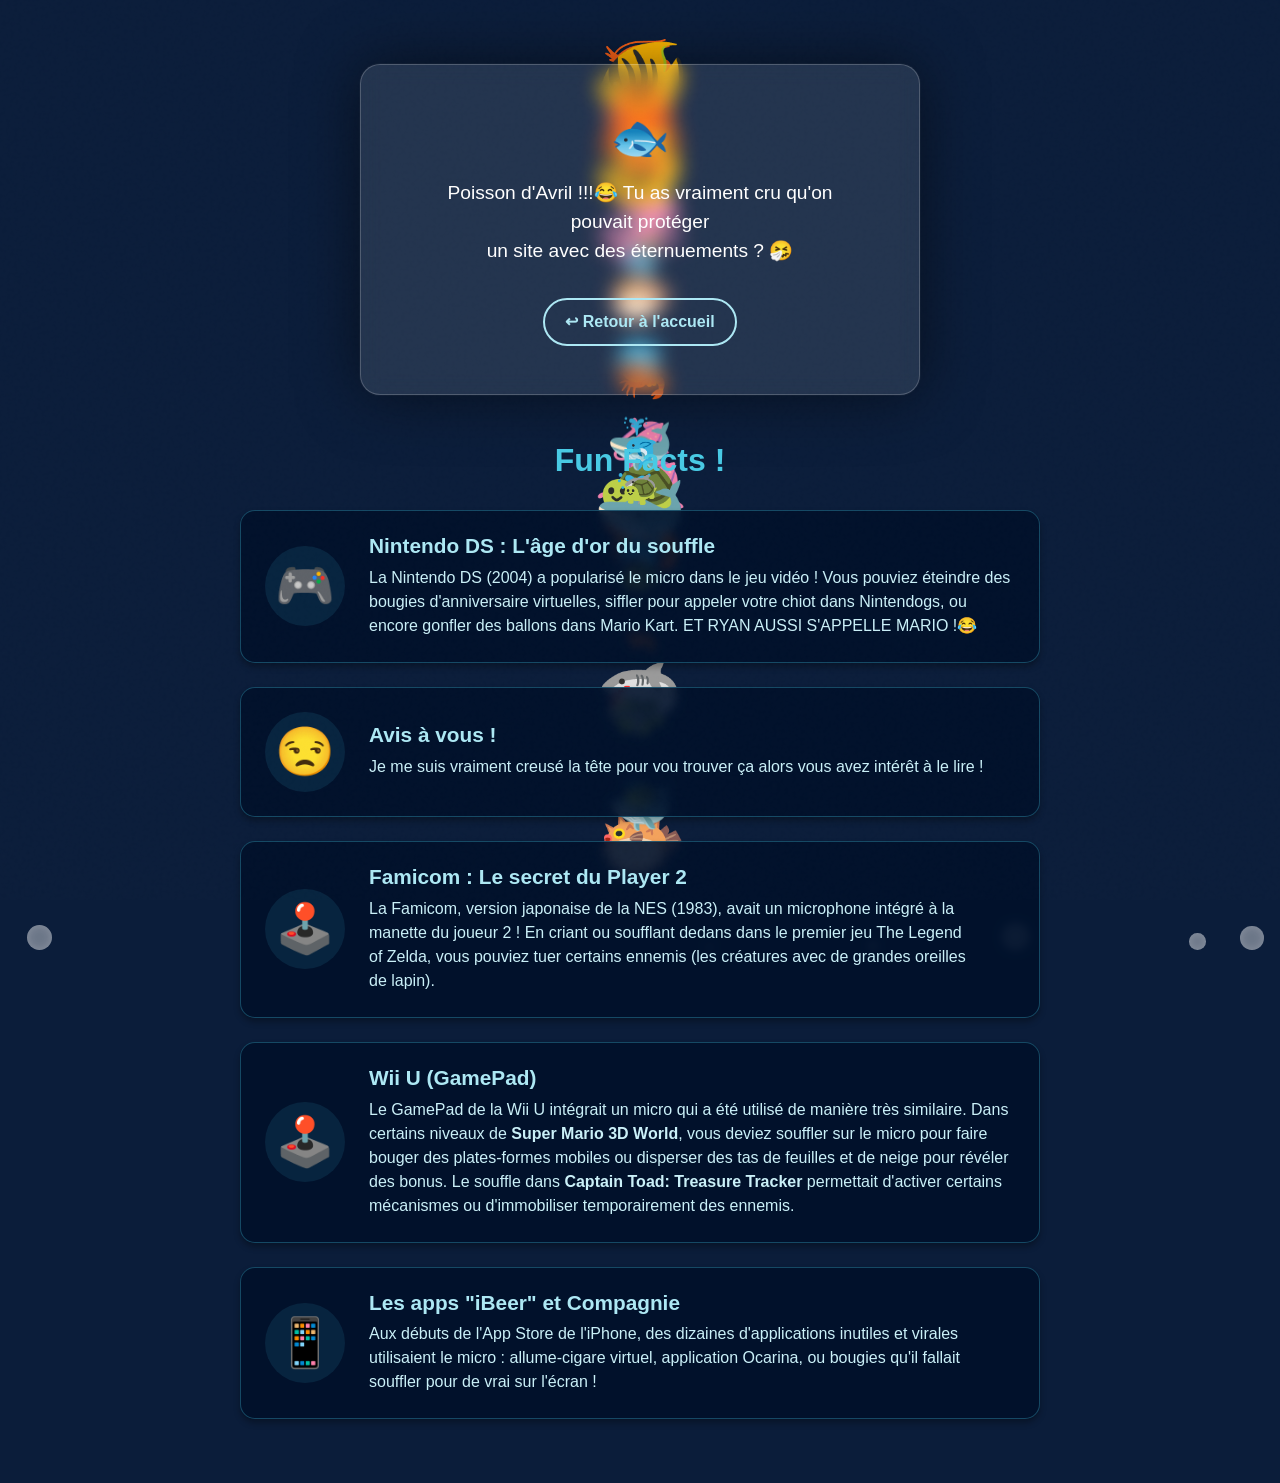
==== poisson.html @ c8da9af8 "Add files via upload" ====
<!doctype html>
<html lang="fr">
  <head>
    <meta charset="UTF-8" />
    <meta
      name="viewport"
      content="width=device-width, initial-scale=1.0" />
    <title>Poisson d'Avril ! 🐟</title>
    <link
      rel="stylesheet"
      href="reset.css" />
    <link
      rel="stylesheet"
      href="styles.css" />
    <style>
      body {
        background-color: #0b1d3a;
        color: white;
        overflow-x: hidden;
        overflow-y: auto;
        display: flex;
        flex-direction: column;
        align-items: center;
        justify-content: flex-start;
        min-height: 100vh;
        margin: 0;
        padding: 4rem 1rem;
        box-sizing: border-box;
        position: relative;
        font-family: sans-serif;
      }
      .card {
        position: relative;
        z-index: 10;
        text-align: center;
        padding: 3rem;
        background: rgba(255, 255, 255, 0.1);
        backdrop-filter: blur(10px);
        border: 1px solid rgba(255, 255, 255, 0.2);
        border-radius: 20px;
        margin-bottom: 3rem;
        max-width: 600px;
      }
      h1 {
        font-size: 3rem;
        margin-bottom: 1rem;
        color: #48cae4;
        font-family: sans-serif;
      }
      p {
        font-size: 1.2rem;
        line-height: 1.5;
        font-family: sans-serif;
      }
      .back-link {
        display: inline-block;
        margin-top: 2rem;
        color: #ade8f4;
        text-decoration: none;
        font-weight: bold;
        padding: 10px 20px;
        border: 2px solid #ade8f4;
        border-radius: 30px;
        transition: 0.2s;
        font-family: sans-serif;
      }
      .back-link:hover {
        background: #ade8f4;
        color: #0b1d3a;
      }

      .fish {
        position: absolute;
        white-space: nowrap;
        animation: swim linear infinite;
        z-index: 1;
        user-select: none;
      }

      @keyframes swim {
        from {
          transform: translateX(110vw);
        }
        to {
          transform: translateX(-20vw);
        }
      }
      @keyframes swim-reverse {
        from {
          transform: translateX(-20vw) scaleX(-1);
        }
        to {
          transform: translateX(110vw) scaleX(-1);
        }
      }

      .bubble {
        position: fixed;
        bottom: -50px;
        background: rgba(255, 255, 255, 0.4);
        border-radius: 50%;
        animation: rise ease-in-out infinite;
        z-index: 2;
        box-shadow: 0 0 10px rgba(255, 255, 255, 0.2) inset;
        pointer-events: none;
      }
      @keyframes rise {
        0% {
          transform: translateY(0) translateX(0);
          opacity: 0;
        }
        10% {
          opacity: 1;
        }
        50% {
          transform: translateY(-50vh) translateX(20px);
        }
        100% {
          transform: translateY(-110vh) translateX(-20px);
          opacity: 0;
        }
      }

      .fun-facts {
        display: flex;
        flex-direction: column;
        gap: 1.5rem;
        z-index: 10;
        max-width: 800px;
        width: 100%;
        position: relative;
      }
      .fun-fact-card {
        background: rgb(1 17 43 / 90%);
        border: 1px solid rgba(72, 202, 228, 0.3);
        border-radius: 15px;
        padding: 1.5rem;
        display: flex;
        align-items: center;
        gap: 1.5rem;
        box-shadow: 0 4px 6px rgba(0, 0, 0, 0.3);
        backdrop-filter: blur(5px);
        transition: transform 0.2s;
      }
      .fun-fact-card:hover {
        /* transform: translateY(-5px); */
        border-color: rgba(72, 202, 228, 0.7);
      }
      .fun-fact-icon {
        font-size: 3rem;
        flex-shrink: 0;
        width: 80px;
        height: 80px;
        display: flex;
        align-items: center;
        justify-content: center;
        background: rgba(72, 202, 228, 0.1);
        border-radius: 50%;
      }
      .fun-fact-text {
        text-align: left;
      }
      .fun-fact-text h3 {
        margin: 0 0 0.5rem 0;
        color: #ade8f4;
        font-size: 1.3rem;
      }
      .fun-fact-text p {
        margin: 0;
        font-size: 1rem;
        color: #caf0f8;
      }

      h2.section-title {
        color: #48cae4;
        font-size: 2rem;
        margin-bottom: 2rem;
        z-index: 10;
        position: relative;
        text-align: center;
      }
    </style>
  </head>
  <body>
    <div class="card">
      <h1>🐟</h1>
      <p>
        Poisson d'Avril !!!😂
        Tu as vraiment cru qu'on pouvait protéger<br />un site avec des
        éternuements ? 🤧
      </p>
      <a
        href="index.html"
        class="back-link"
        >↩ Retour à l'accueil</a
      >
    </div>

    <h2 class="section-title">Fun Facts !</h2>
    <div class="fun-facts">
      <div class="fun-fact-card">
        <div class="fun-fact-icon">🎮</div>
        <div class="fun-fact-text">
          <h3>Nintendo DS : L'âge d'or du souffle</h3>
          <p>
            La Nintendo DS (2004) a popularisé le micro dans le jeu vidéo ! Vous
            pouviez éteindre des bougies d'anniversaire virtuelles, siffler pour
            appeler votre chiot dans Nintendogs, ou encore gonfler des ballons
            dans Mario Kart. ET RYAN AUSSI S'APPELLE MARIO !😂
          </p>
        </div>
      </div>
      <div class="fun-fact-card">
        <div class="fun-fact-icon">😒</div>
        <div class="fun-fact-text">
          <h3>Avis à vous !</h3>
          <p>
            Je me suis vraiment creusé la tête pour vou trouver ça alors vous avez intérêt à le lire !
          </p>
        </div>
      </div>
      <div class="fun-fact-card">
        <div class="fun-fact-icon">🕹️</div>
        <div class="fun-fact-text">
          <h3>Famicom : Le secret du Player 2</h3>
          <p>
            La Famicom, version japonaise de la NES (1983), avait un microphone
            intégré à la manette du joueur 2 ! En criant ou soufflant dedans
            dans le premier jeu The Legend of Zelda, vous pouviez tuer certains
            ennemis (les créatures avec de grandes oreilles de lapin).
          </p>
        </div>
      </div>
      <div class="fun-fact-card">
        <div class="fun-fact-icon">🕹️</div>
        <div class="fun-fact-text">
          <h3>Wii U (GamePad)</h3>
          <p>
            Le GamePad de la Wii U intégrait un micro qui a été utilisé de
            manière très similaire. Dans certains niveaux de
            <b>Super Mario 3D World</b>, vous deviez souffler sur le micro pour
            faire bouger des plates-formes mobiles ou disperser des tas de
            feuilles et de neige pour révéler des bonus. Le souffle dans
            <b>Captain Toad: Treasure Tracker</b> permettait d'activer certains
            mécanismes ou d'immobiliser temporairement des ennemis.
          </p>
        </div>
      </div>
      <div class="fun-fact-card">
        <div class="fun-fact-icon">📱</div>
        <div class="fun-fact-text">
          <h3>Les apps "iBeer" et Compagnie</h3>
          <p>
            Aux débuts de l'App Store de l'iPhone, des dizaines d'applications
            inutiles et virales utilisaient le micro : allume-cigare virtuel,
            application Ocarina, ou bougies qu'il fallait souffler pour de vrai
            sur l'écran !
          </p>
        </div>
      </div>
    </div>

    <script>
      const fishes = [
        "🐟",
        "🐠",
        "🐡",
        "🦈",
        "🐙",
        "🦑",
        "🦐",
        "🦀",
        "🐬",
        "🐳",
        "🐢",
      ]

      function spawnFish() {
        const fish = document.createElement("div")
        fish.className = "fish"
        fish.textContent = fishes[Math.floor(Math.random() * fishes.length)]

        const isReverse = Math.random() > 0.5
        const duration = 10 + Math.random() * 25 // 10s to 35s
        const depth = Math.random() * 90 // 0vh to 90vh
        const size = 1.5 + Math.random() * 3.5 // 1.5rem to 5rem
        const delay = Math.random() * -30 // Negative delay to start mid-animation

        fish.style.top = `${depth}vh`
        fish.style.fontSize = `${size}rem`
        fish.style.animationName = isReverse ? "swim-reverse" : "swim"
        fish.style.animationDuration = `${duration}s`
        fish.style.animationDelay = `${delay}s`

        // Vertical wiggle effect with a slight offset depending on the fish
        const wiggleSpeed = 1 + Math.random() * 2
        fish.style.transition = `transform ${wiggleSpeed}s ease-in-out`

        document.body.appendChild(fish)
      }

      for (let i = 0; i < 40; i++) {
        spawnFish()
      }

      function spawnBubble() {
        const bubble = document.createElement("div")
        bubble.className = "bubble"

        const size = 5 + Math.random() * 25 // 5px to 30px
        const left = Math.random() * 100 // 0vw to 100vw
        const duration = 5 + Math.random() * 15 // 5s to 20s
        const blur = Math.random() > 0.5 ? Math.random() * 2 : 0

        bubble.style.width = `${size}px`
        bubble.style.height = `${size}px`
        bubble.style.left = `${left}vw`
        bubble.style.animationDuration = `${duration}s`
        bubble.style.filter = `blur(${blur}px)`

        document.body.appendChild(bubble)

        // Remove the bubble once the animation finishes
        setTimeout(() => {
          bubble.remove()
        }, duration * 1000)
      }

      // Spawn initial bubbles
      for (let i = 0; i < 20; i++) {
        setTimeout(spawnBubble, Math.random() * 5000)
      }

      // Continuously spawn bubbles
      setInterval(spawnBubble, 600)
    </script>
  </body>
</html>
---- styles.css ----
:root {

     /* Espacements Primitives du projet */
  --spacing-0: 0rem; /* 0px */
  --spacing-2: 0.125rem; /* 2px */
  --spacing-4: 0.25rem; /* 4px */
  --spacing-6: 0.375rem; /* 6px */
  --spacing-8: 0.5rem; /* 8px */
  --spacing-10: 0.625rem; /* 10px */
  --spacing-12: 0.75rem; /* 12px */
  --spacing-14: 0.875rem; /* 14px */
  --spacing-16: 1rem; /* 16px */
  --spacing-20: 1.25rem; /* 20px */
  --spacing-24: 1.5rem; /* 24px */
  --spacing-28: 1.75rem; /* 28px */
  --spacing-32: 2rem; /* 32px */
  --spacing-36: 2.25rem; /* 36px */
  --spacing-40: 2.5rem; /* 40px */
  --spacing-48: 3rem; /* 48px */

  /* Typographie Primitives du projet */
  --text-12: 0.75rem; /* 12px */
  --text-13: 0.8125rem; /* 13px */
  --text-14: 0.875rem; /* 14px */
  --text-16: 1rem; /* 16px */
  --text-18: 1.125rem; /* 18px */
  --text-20: 1.25rem; /* 20px */
  --text-24: 1.5rem; /* 24px */
  --text-28: 1.75rem; /* 28px */
  --text-30: 1.875rem; /* 30px */
  --text-38: 2.375rem; /* 38px */
  --text-48: 3rem; /* 48px */
  --text-64: 4rem; /* 64px */
  --text-80: 5rem; /* 80px */

  --bg: #0e0c0a;
  --surface: #181410;
  --border: #2e2820;
  --accent: #ff6b2b;
  --accent2: #ffd166;
  --text: #f0e8d8;
  --muted: #b39a7d;
  --success: #06d6a0;
  --danger: #ef233c;
  --glow: rgba(255, 107, 43, 0.35);
}

* {
  box-sizing: border-box;
  margin: 0;
  padding: 0;
}

body {
  font-family: "Space Mono", monospace;
  background: var(--bg);
  color: var(--text);
  min-height: 100vh;
  display: flex;
  flex-direction: column;
  align-items: center;
  justify-content: center;
  overflow: hidden;
  position: relative;
}

/* Superposition de grain */
body::before {
  content: "";
  position: fixed;
  inset: 0;
  background-image: url("data:image/svg+xml,%3Csvg viewBox='0 0 256 256' xmlns='http://www.w3.org/2000/svg'%3E%3Cfilter id='noise'%3E%3CfeTurbulence type='fractalNoise' baseFrequency='0.9' numOctaves='4' stitchTiles='stitch'/%3E%3C/filter%3E%3Crect width='100%25' height='100%25' filter='url(%23noise)' opacity='0.04'/%3E%3C/svg%3E");
  pointer-events: none;
  z-index: 100;
  opacity: 0.4;
}

/* Conteneur de particules */
#particles {
  position: fixed;
  inset: 0;
  pointer-events: none;
  z-index: 0;
}

.particle {
  position: absolute;
  border-radius: 50%;
  background: var(--accent);
  opacity: 0;
  animation: floatUp linear forwards;
}

@keyframes floatUp {
  0% {
    transform: translateY(0) scale(1);
    opacity: 0.7;
  }
  100% {
    transform: translateY(-120px) scale(0);
    opacity: 0;
  }
}

/* ---- CARTE ---- */
.card {
  position: relative;
  z-index: 10;
  background: var(--surface);
  border: 1px solid var(--border);
  border-radius: 4px;
  width: min(560px, 92vw);
  padding: var(--spacing-40) var(--spacing-36) var(--spacing-36);
  box-shadow:
    0 0 60px rgba(0, 0, 0, 0.5),
    0 0 0 1px rgba(255, 255, 255, 0.04);
  transition: box-shadow 0.4s;
}

.card.glowing {
  box-shadow:
    0 0 80px var(--glow),
    0 0 0 1px rgba(255, 107, 43, 0.25);
}

/* Insigne */
.badge {
  font-family: sans-serif;
  font-size: var(--text-12);
  font-weight: 700;
  letter-spacing: 0.2em;
  text-transform: uppercase;
  color: var(--muted);
  margin-bottom: var(--spacing-24);
  display: flex;
  align-items: center;
  gap: var(--spacing-8);
}

.badge::before {
  content: "";
  display: inline-block;
  width: 6px;
  height: 6px;
  border-radius: 50%;
  background: var(--accent);
  box-shadow: 0 0 6px var(--accent);
  animation: blink 1.4s ease-in-out infinite;
}

@keyframes blink {
  0%,
  100% {
    opacity: 1;
  }
  50% {
    opacity: 0.2;
  }
}

h1 {
  font-family: sans-serif;
  font-size: clamp(var(--text-28), 6vw, var(--text-38));
  font-weight: 800;
  line-height: 1.05;
  margin-bottom: var(--spacing-8);
  letter-spacing: -0.02em;
}

h1 em {
  font-style: italic;
  color: var(--accent);
}

.subtitle {
  font-size: var(--text-12);
  color: var(--muted);
  margin-bottom: var(--spacing-32);
  line-height: 1.6;
}

/* Encadré d'instructions */
.instructions {
  background: rgba(255, 107, 43, 0.07);
  border: 1px solid rgba(255, 107, 43, 0.2);
  border-radius: 3px;
  padding: var(--spacing-14) var(--spacing-16);
  font-size: var(--text-12);
  color: var(--text);
  margin-bottom: var(--spacing-28);
  line-height: 1.7;
}

.instructions strong {
  color: var(--accent2);
}

/* Affichage du volume */
.volume-wrap {
  margin-bottom: var(--spacing-24);
}

.volume-label {
  display: flex;
  justify-content: space-between;
  font-size: var(--text-12);
  color: var(--muted);
  margin-bottom: var(--spacing-8);
  letter-spacing: 0.05em;
}

.volume-label span {
  color: var(--text);
  font-weight: 700;
}

.bar-bg {
  height: 22px;
  background: #1e1a16;
  border-radius: 2px;
  overflow: hidden;
  position: relative;
  border: 1px solid var(--border);
}

.bar-fill {
  height: 100%;
  width: 0%;
  background: linear-gradient(90deg, var(--accent), var(--accent2));
  transition: width 0.05s linear;
  border-radius: 2px;
  position: relative;
}

.bar-fill::after {
  content: "";
  position: absolute;
  right: 0;
  top: 0;
  bottom: 0;
  width: 6px;
  background: white;
  opacity: 0.5;
  filter: blur(3px);
}

/* Ligne de seuil */
.threshold-line {
  position: absolute;
  top: 0;
  bottom: 0;
  width: 2px;
  background: var(--danger);
  z-index: 2;
  transition: left 0.2s;
}

.threshold-line::before {
  content: "SEUIL";
  position: absolute;
  top: -18px;
  left: 50%;
  transform: translateX(-50%);
  font-size: var(--text-12);
  letter-spacing: 0.1em;
  color: var(--danger);
  white-space: nowrap;
}

/* Indicateur gros emoji éternuement */
.sneeze-emoji {
  font-size: var(--text-64);
  text-align: center;
  margin: var(--spacing-20) 0 var(--spacing-8);
  display: block;
  transition: transform 0.1s;
  filter: grayscale(0.3);
  user-select: none;
}

.sneeze-emoji.wiggle {
  animation: wiggle 0.15s ease-in-out;
}

@keyframes wiggle {
  0% {
    transform: rotate(-8deg) scale(1.1);
  }
  50% {
    transform: rotate(8deg) scale(1.15);
  }
  100% {
    transform: rotate(0) scale(1);
  }
}

.sneeze-emoji.burst {
  animation: burst 0.3s cubic-bezier(0.36, 0.07, 0.19, 0.97);
}

@keyframes burst {
  0% {
    transform: scale(1);
  }
  40% {
    transform: scale(1.5) rotate(-5deg);
    filter: brightness(2);
  }
  100% {
    transform: scale(1) rotate(0);
  }
}

/* Texte de statut */
.status {
  text-align: center;
  font-size: var(--text-12);
  color: var(--muted);
  min-height: 20px;
  letter-spacing: 0.05em;
  margin-bottom: var(--spacing-28);
  transition: color 0.3s;
}

.status.active {
  color: var(--accent2);
}
.status.success {
  color: var(--success);
}

/* Bouton */
.btn {
  display: block;
  width: 100%;
  padding: var(--spacing-14) var(--spacing-20);
  background: var(--accent);
  color: #0e0c0a;
  font-family: sans-serif;
  font-size: var(--text-13);
  font-weight: 700;
  letter-spacing: 0.12em;
  text-transform: uppercase;
  border: none;
  border-radius: 3px;
  cursor: pointer;
  transition:
    background 0.2s,
    transform 0.1s,
    box-shadow 0.2s;
}

.btn:hover {
  background: var(--accent2);
  box-shadow: 0 0 20px rgba(255, 209, 102, 0.3);
}

.btn:active {
  transform: scale(0.98);
}

.btn:disabled {
  background: #2e2820;
  color: var(--muted);
  cursor: not-allowed;
  box-shadow: none;
  transform: none;
}

/* Note de bas de page */
.footer-note {
  font-size: var(--text-12);
  color: var(--muted);
  text-align: center;
  margin-top: var(--spacing-20);
  letter-spacing: 0.05em;
  opacity: 0.6;
}

/* ========== SUPERPOSITION DE SUCCÈS ========== */
#success-overlay {
  position: fixed;
  inset: 0;
  z-index: 200;
  display: flex;
  align-items: center;
  justify-content: center;
  background: rgba(6, 214, 160, 0.08);
  backdrop-filter: blur(6px);
  opacity: 0;
  pointer-events: none;
  transition: opacity 0.5s;
}

#success-overlay.show {
  opacity: 1;
  pointer-events: all;
}

.success-card {
  background: var(--surface);
  border: 1px solid var(--success);
  border-radius: 4px;
  padding: var(--spacing-48) var(--spacing-40);
  text-align: center;
  max-width: 400px;
  width: 90vw;
  box-shadow: 0 0 80px rgba(6, 214, 160, 0.2);
  transform: scale(0.85);
  transition: transform 0.5s cubic-bezier(0.34, 1.56, 0.64, 1);
}

#success-overlay.show .success-card {
  transform: scale(1);
}

.success-card .big-emoji {
  font-size: var(--text-80);
  display: block;
  margin-bottom: var(--spacing-16);
  animation: bounce 0.8s cubic-bezier(0.34, 1.56, 0.64, 1) 0.3s both;
}

@keyframes bounce {
  0% {
    transform: scale(0) rotate(-20deg);
  }
  100% {
    transform: scale(1) rotate(0);
  }
}

.success-card h2 {
  font-family: sans-serif;
  font-size: var(--text-28);
  font-weight: 800;
  color: var(--success);
  margin-bottom: var(--spacing-10);
  letter-spacing: -0.02em;
}

.success-card p {
  font-size: var(--text-13);
  color: var(--muted);
  line-height: 1.7;
  margin-bottom: var(--spacing-28);
}

.success-card .peak-label {
  font-size: var(--text-12);
  color: var(--text);
  background: rgba(6, 214, 160, 0.1);
  border: 1px solid rgba(6, 214, 160, 0.25);
  border-radius: 2px;
  display: inline-block;
  padding: var(--spacing-6) var(--spacing-14);
  margin-bottom: var(--spacing-28);
  letter-spacing: 0.08em;
}

.success-card .btn-reset {
  display: inline-block;
  padding: var(--spacing-10) var(--spacing-24);
  background: transparent;
  border: 1px solid var(--border);
  color: var(--muted);
  font-family: "Space Mono", monospace;
  font-size: var(--text-12);
  letter-spacing: 0.08em;
  cursor: pointer;
  border-radius: 2px;
  transition:
    border-color 0.2s,
    color 0.2s;
}

.success-card .btn-reset:hover {
  border-color: var(--text);
  color: var(--text);
}

/* confettis en points */
.confetti-dot {
  position: fixed;
  width: 8px;
  height: 8px;
  border-radius: 2px;
  opacity: 0;
  pointer-events: none;
  z-index: 300;
  animation: confettiFall 1.2s ease-in forwards;
}

@keyframes confettiFall {
  0% {
    opacity: 1;
    transform: translateY(0) rotate(0deg) scale(1);
  }
  100% {
    opacity: 0;
    transform: translateY(250px) rotate(540deg) scale(0.3);
  }
}
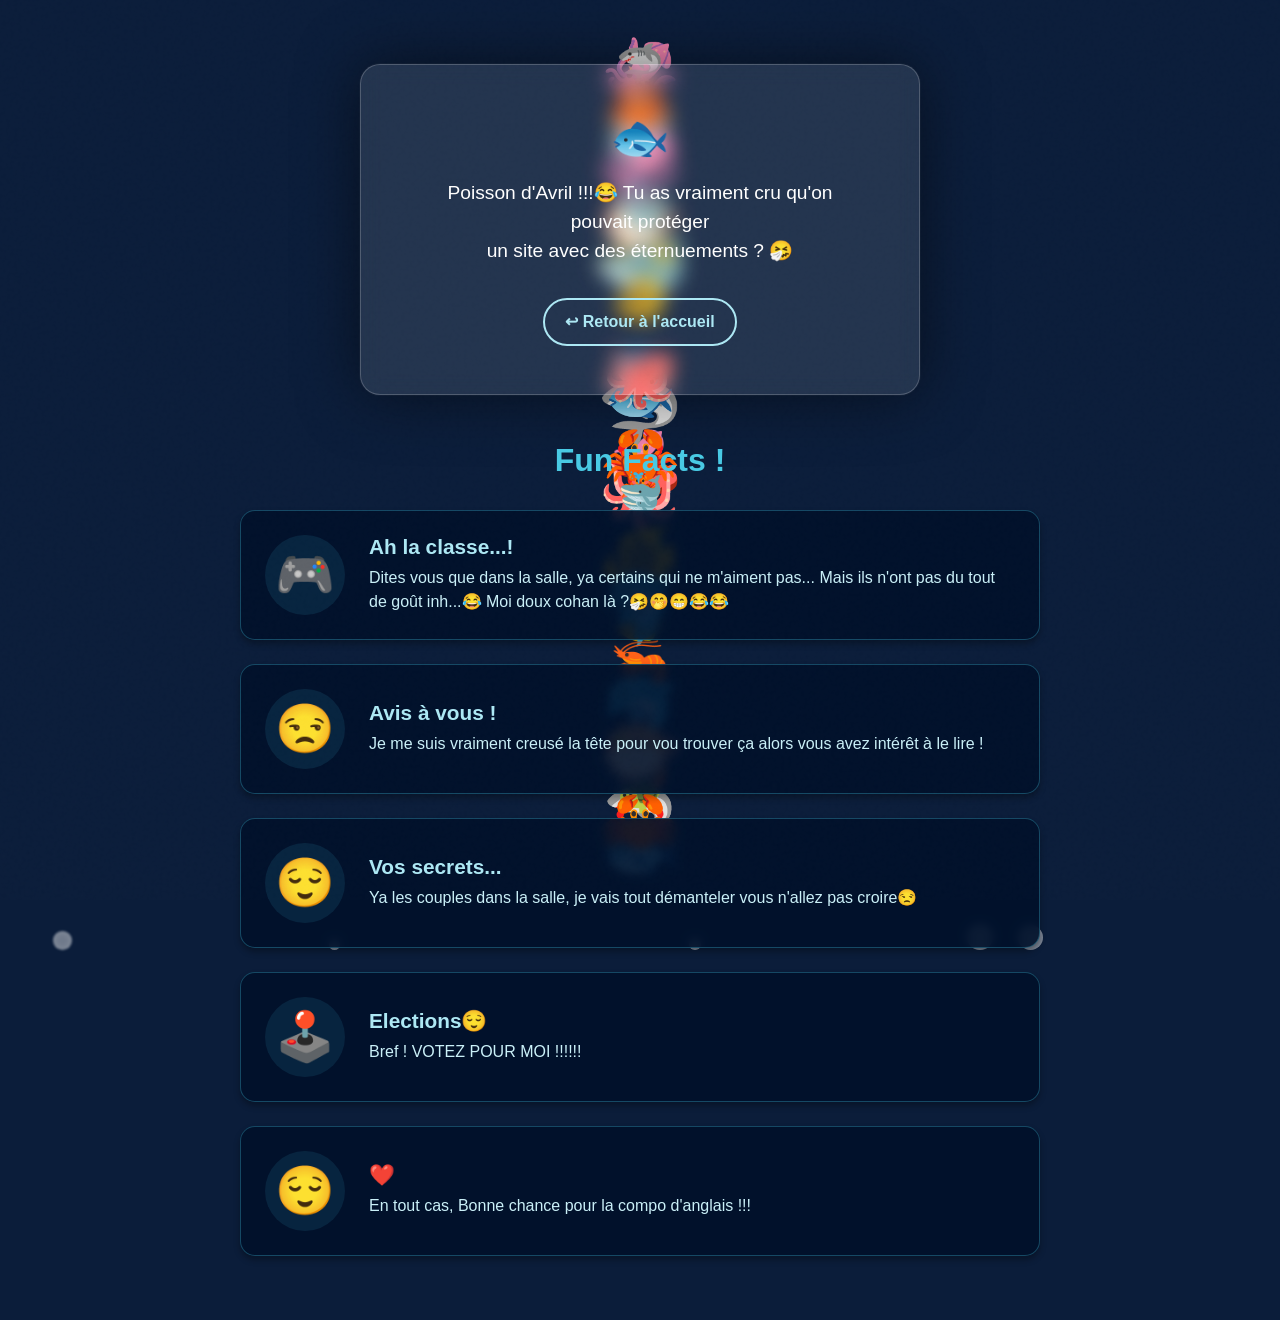
==== commit 27c49286: "Update fun facts in poisson.html" ====
--- a/poisson.html
+++ b/poisson.html
@@ -201,12 +201,11 @@
       <div class="fun-fact-card">
         <div class="fun-fact-icon">🎮</div>
         <div class="fun-fact-text">
-          <h3>Nintendo DS : L'âge d'or du souffle</h3>
-          <p>
-            La Nintendo DS (2004) a popularisé le micro dans le jeu vidéo ! Vous
-            pouviez éteindre des bougies d'anniversaire virtuelles, siffler pour
-            appeler votre chiot dans Nintendogs, ou encore gonfler des ballons
-            dans Mario Kart. ET RYAN AUSSI S'APPELLE MARIO !😂
+          <h3>Ah la classe...!</h3>
+          <p>
+            Dites vous que dans la salle, ya certains qui ne m'aiment pas...
+            Mais ils n'ont pas du tout de goût inh...😂
+            Moi doux cohan là ?🤧🤭😁😂😂
           </p>
         </div>
       </div>
@@ -220,41 +219,29 @@
         </div>
       </div>
       <div class="fun-fact-card">
+        <div class="fun-fact-icon">😌</div>
+        <div class="fun-fact-text">
+          <h3>Vos secrets...</h3>
+          <p>
+            Ya les couples dans la salle, je vais tout démanteler vous n'allez pas croire😒
+          </p>
+        </div>
+      </div>
+      <div class="fun-fact-card">
         <div class="fun-fact-icon">🕹️</div>
         <div class="fun-fact-text">
-          <h3>Famicom : Le secret du Player 2</h3>
-          <p>
-            La Famicom, version japonaise de la NES (1983), avait un microphone
-            intégré à la manette du joueur 2 ! En criant ou soufflant dedans
-            dans le premier jeu The Legend of Zelda, vous pouviez tuer certains
-            ennemis (les créatures avec de grandes oreilles de lapin).
-          </p>
-        </div>
-      </div>
-      <div class="fun-fact-card">
-        <div class="fun-fact-icon">🕹️</div>
-        <div class="fun-fact-text">
-          <h3>Wii U (GamePad)</h3>
-          <p>
-            Le GamePad de la Wii U intégrait un micro qui a été utilisé de
-            manière très similaire. Dans certains niveaux de
-            <b>Super Mario 3D World</b>, vous deviez souffler sur le micro pour
-            faire bouger des plates-formes mobiles ou disperser des tas de
-            feuilles et de neige pour révéler des bonus. Le souffle dans
-            <b>Captain Toad: Treasure Tracker</b> permettait d'activer certains
-            mécanismes ou d'immobiliser temporairement des ennemis.
-          </p>
-        </div>
-      </div>
-      <div class="fun-fact-card">
-        <div class="fun-fact-icon">📱</div>
-        <div class="fun-fact-text">
-          <h3>Les apps "iBeer" et Compagnie</h3>
-          <p>
-            Aux débuts de l'App Store de l'iPhone, des dizaines d'applications
-            inutiles et virales utilisaient le micro : allume-cigare virtuel,
-            application Ocarina, ou bougies qu'il fallait souffler pour de vrai
-            sur l'écran !
+          <h3>Elections😌</h3>
+          <p>
+            Bref ! VOTEZ POUR MOI !!!!!!
+          </p>
+        </div>
+      </div>
+      <div class="fun-fact-card">
+        <div class="fun-fact-icon">😌</div>
+        <div class="fun-fact-text">
+          <h3>❤️</h3>
+          <p>
+            En tout cas, Bonne chance pour la compo d'anglais !!!
           </p>
         </div>
       </div>
